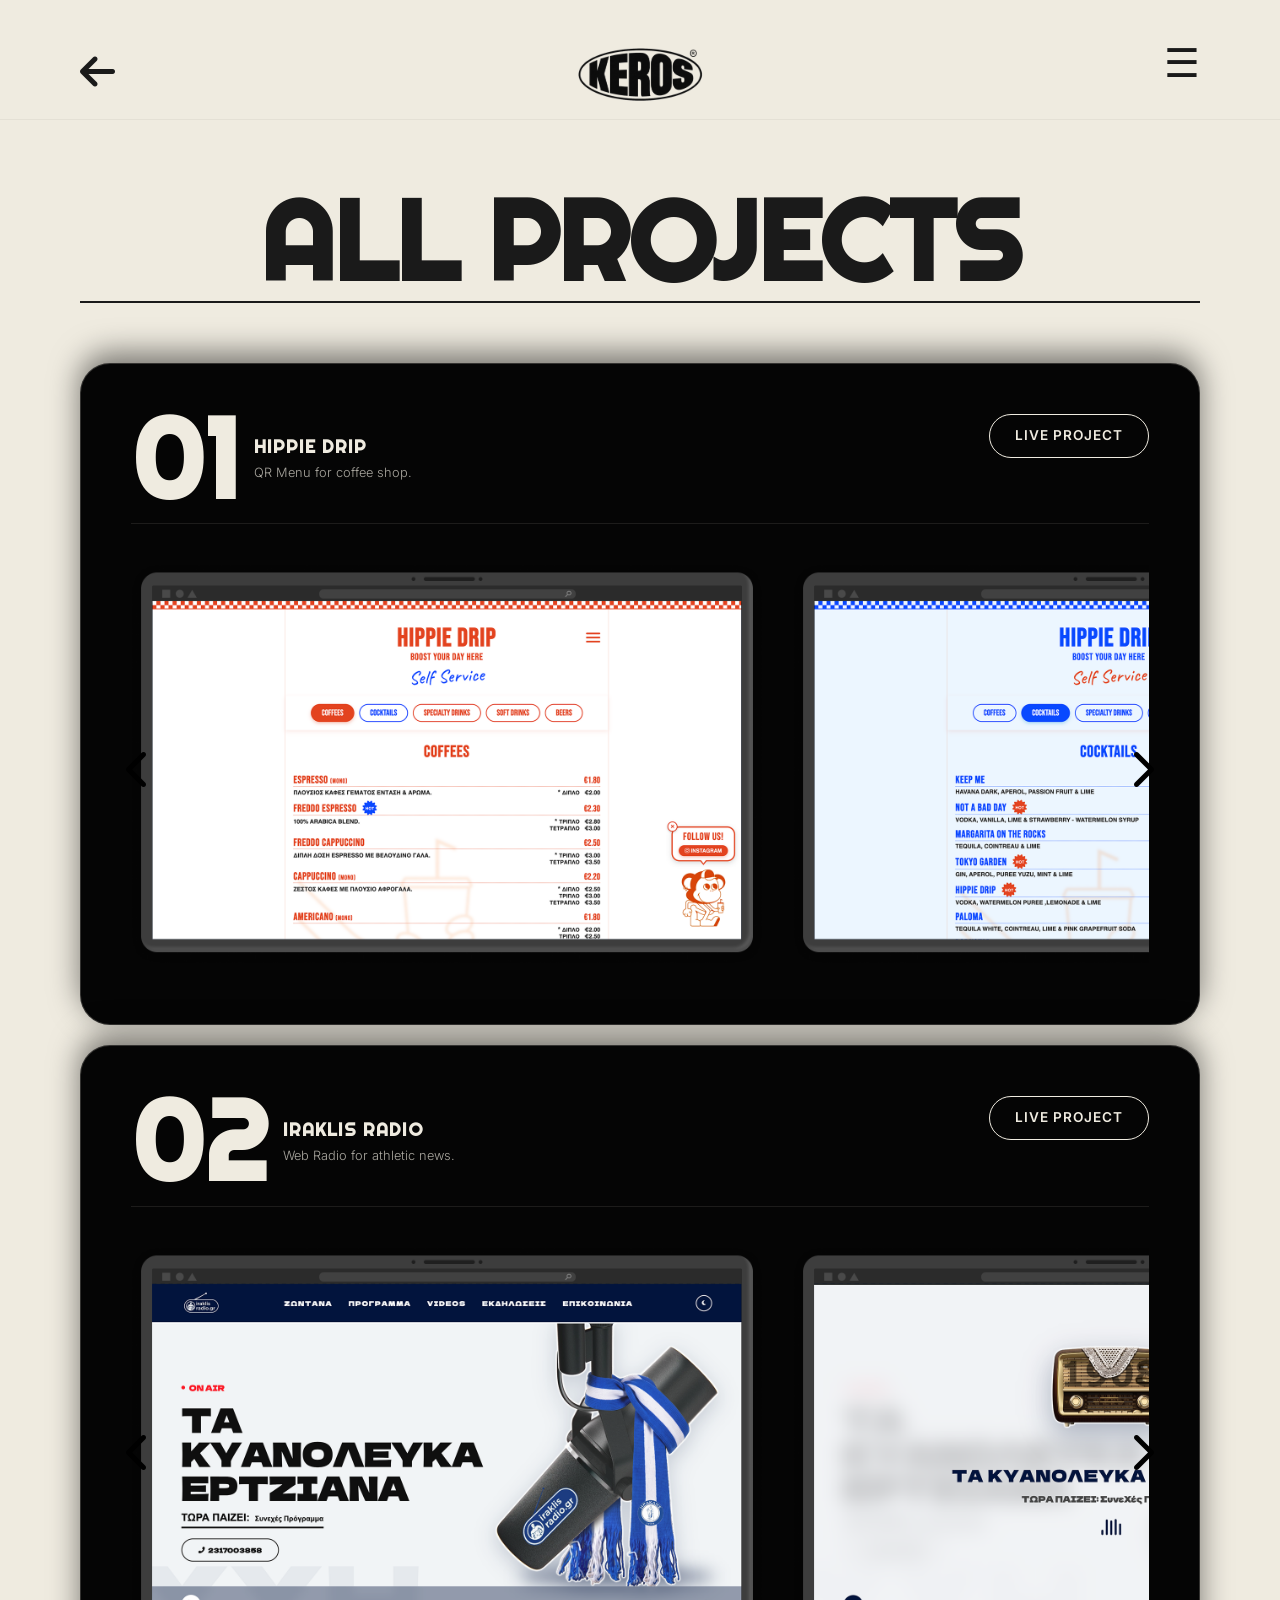
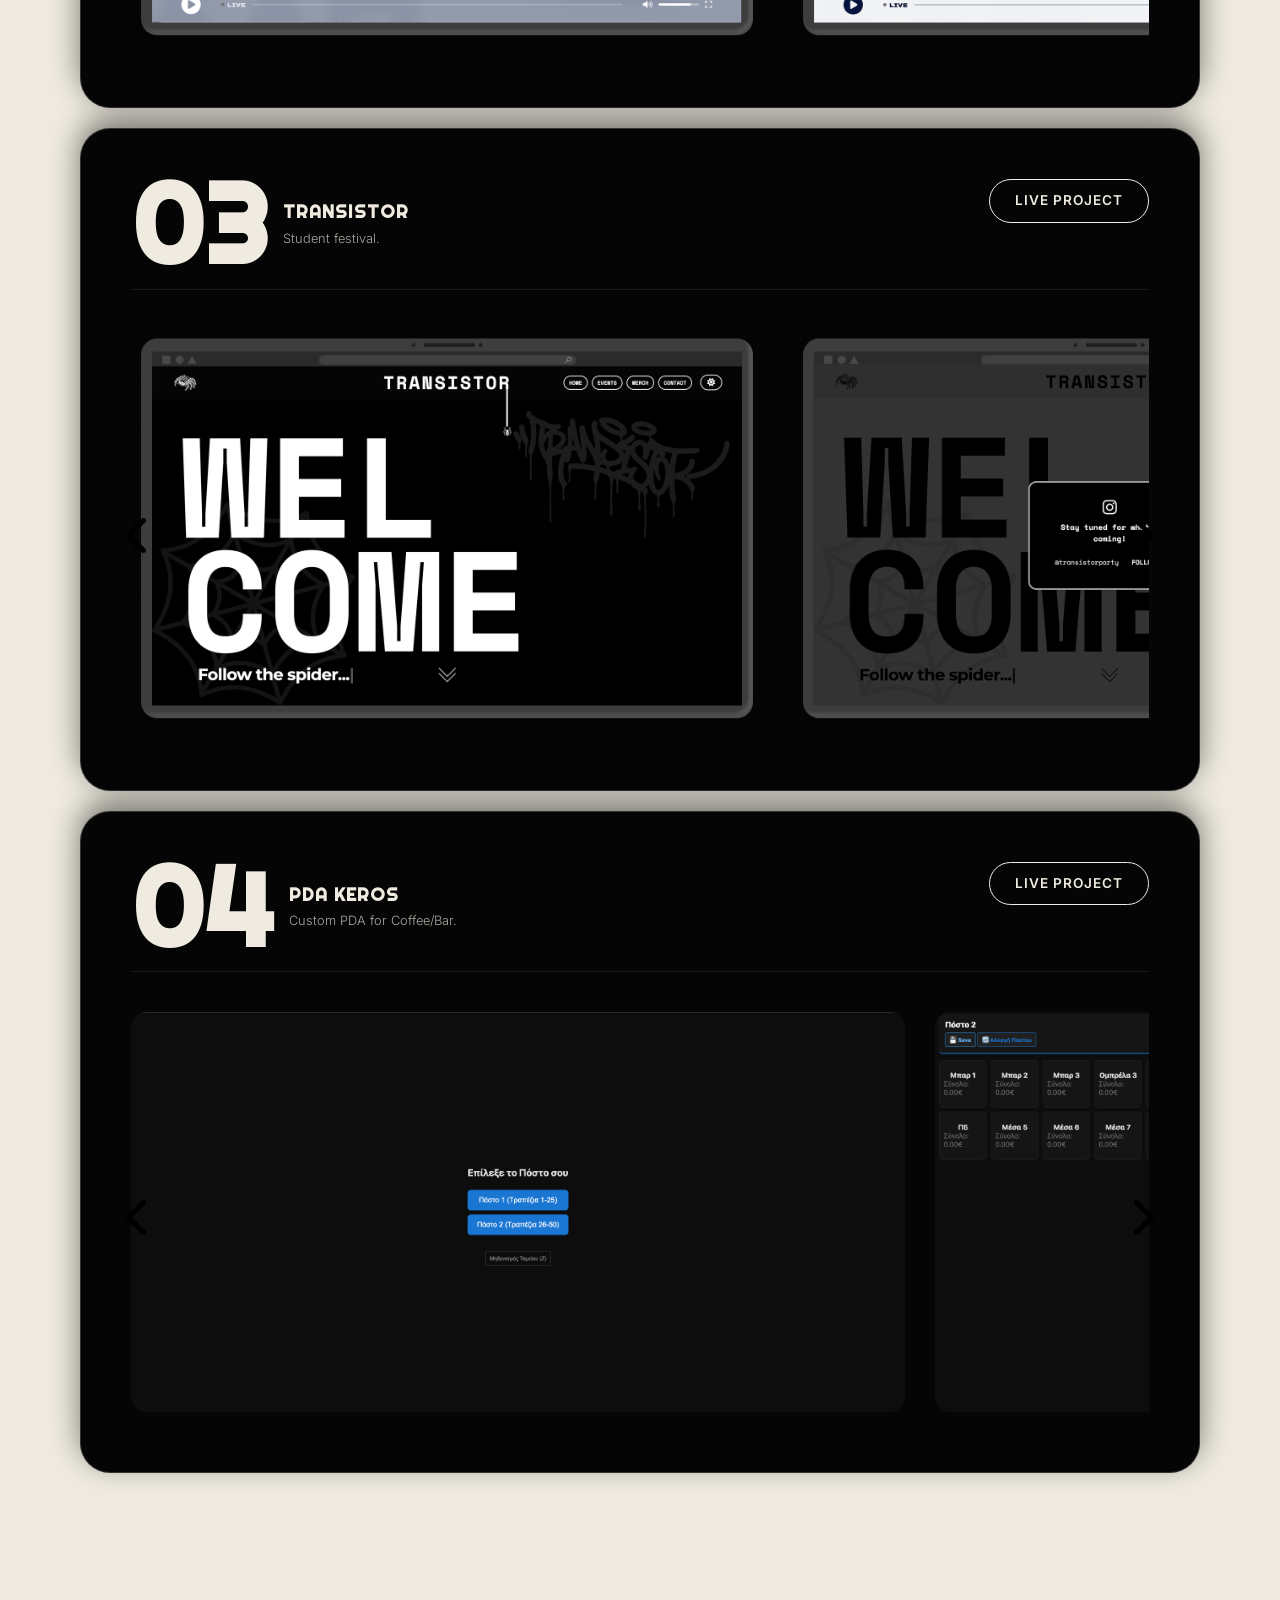
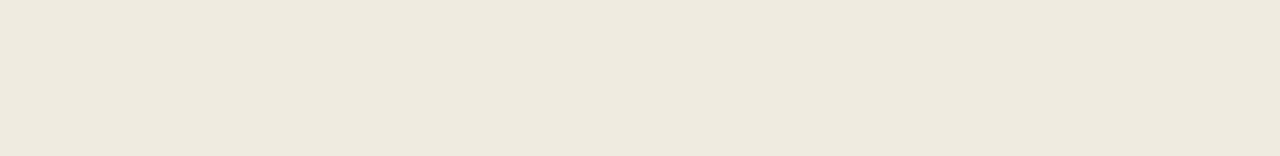
==== projects.html @ a2683c6a "Add files via upload" ====
<!DOCTYPE html>
<html lang="el">
<head>
    <meta charset="UTF-8">
    <meta name="viewport" content="width=device-width, initial-scale=1.0">
    <title>KEROS | All Projects</title>
    <link rel="stylesheet" href="style.css">
    
    <!-- Εισαγωγή γραμματοσειρών από το Google Fonts (Righteous για τίτλους, Inter για κείμενο) -->
    <link href="https://fonts.googleapis.com/css2?family=Righteous&family=Inter:wght@300;400&display=swap" rel="stylesheet">
    
    <!-- Εισαγωγή FontAwesome για τα εικονίδια -->
    <link rel="stylesheet" href="https://cdnjs.cloudflare.com/ajax/libs/font-awesome/6.4.0/css/all.min.css">
</head>
<body>

    <!-- Το θολό μπεζ background (Εδώ είναι σταθερό για να διαβάζεται η μπάρα) -->
    <div class="glass-header" style="opacity: 1;"></div>

    <!-- 1. Κουμπί Πίσω (Πάνω Αριστερά) -->
    <div class="back-btn-container">
        <a href="index.html" class="menu-btn" style="text-decoration: none;" title="Back to Home"><i class="fa-solid fa-arrow-left"></i></a>
    </div>

    <!-- 2. Λογότυπο (Πάνω Κέντρο) -->
    <a href="index.html" class="inner-page-logo" title="Back to Home">
        <img src="images/keros.PNG" alt="KEROS Logo" style="width: 100%; display: block;">
    </a>

    <!-- 3. Κουμπί Μενού (Πάνω Δεξιά) -->
    <div class="top-bar">
        <button class="menu-btn" id="openMenu">☰</button>
    </div>

    <!-- ΚΥΡΙΩΣ ΠΕΡΙΕΧΟΜΕΝΟ -->
    <main class="main-content" style="margin-top: 150px;">
        
       <!-- Τίτλος Σελίδας -->
        <div style="margin-bottom: 60px;">
            <h1 class="section-title" style="text-align: center;">ALL PROJECTS</h1>
        </div>

        <!-- ======================================================== -->
        <!-- ΕΝΟΤΗΤΑ: ΟΛΑ ΤΑ PROJECTS (STACKED CARDS EFFECT) -->
        <!-- ======================================================== -->
        <div class="stacked-cards-container" style="margin-top: 0;">
            
            <!-- ΚΑΡΤΑ 1 -->
            <div class="stacked-card card-1" id="project-1">
                <div class="card-header">
                    <div class="card-client-info">
                        <span class="card-number">01</span>
                        <div class="client-details">
                            <h4>HIPPIE DRIP</h4>
                            <p>QR Menu for coffee shop.</p>
                        </div>
                    </div>
                    <a href="#" class="card-btn">LIVE PROJECT</a>
                </div>
                <!-- Grid με φωτογραφίες & Βελάκια -->
                <div class="carousel-wrapper">
                    <button class="carousel-btn prev-btn"><i class="fa-solid fa-chevron-left"></i></button>
                    <button class="carousel-btn next-btn"><i class="fa-solid fa-chevron-right"></i></button>
                    <div class="card-images-grid">
                        <img src="images/hip11.png" alt="Mockup 1">
                        <img src="images/hip2.png" alt="Mockup 2">
                        <img src="images/hip3.png" alt="Mockup 3">
                        <img src="images/hip4.png" alt="Mockup 4">
                    </div>
                </div>
            </div>
            
            <!-- ΚΑΡΤΑ 2 -->
            <div class="stacked-card card-2" id="project-2">
                <div class="card-header">
                    <div class="card-client-info">
                        <span class="card-number">02</span>
                        <div class="client-details">
                            <h4>IRAKLIS RADIO</h4>
                            <p>Web Radio for athletic news.</p>
                        </div>
                    </div>
                    <a href="#" class="card-btn">LIVE PROJECT</a>
                </div>
                <!-- Grid με φωτογραφίες & Βελάκια -->
                <div class="carousel-wrapper">
                    <button class="carousel-btn prev-btn"><i class="fa-solid fa-chevron-left"></i></button>
                    <button class="carousel-btn next-btn"><i class="fa-solid fa-chevron-right"></i></button>
                    <div class="card-images-grid">
                        <img src="images/ira1.png" alt="Mockup 1">
                        <img src="images/ira2.png" alt="Mockup 2">
                        <img src="images/ira3.png" alt="Mockup 3">
                        <img src="images/ira4.png" alt="Mockup 4">
                    </div>
                </div>
            </div>

            <!-- ΚΑΡΤΑ 3 -->
            <div class="stacked-card card-3" id="project-3">
                <div class="card-header">
                    <div class="card-client-info">
                        <span class="card-number">03</span>
                        <div class="client-details">
                            <h4>TRANSISTOR</h4>
                            <p>Student festival.</p>
                        </div>
                    </div>
                    <a href="#" class="card-btn">LIVE PROJECT</a>
                </div>
                <!-- Grid με φωτογραφίες & Βελάκια -->
                <div class="carousel-wrapper">
                    <button class="carousel-btn prev-btn"><i class="fa-solid fa-chevron-left"></i></button>
                    <button class="carousel-btn next-btn"><i class="fa-solid fa-chevron-right"></i></button>
                    <div class="card-images-grid">
                        <img src="images/tr11.png" alt="Mockup 1">
                        <img src="images/tr2.png" alt="Mockup 2">
                        <img src="images/tr3.png" alt="Mockup 3">
                        <img src="images/tr4.png" alt="Mockup 4">
                    </div>
                </div>
            </div>

            <!-- ΝΕΑ ΚΑΡΤΑ 4 (PDA KEROS) -->
            <div class="stacked-card card-4" id="project-4">
                <div class="card-header">
                    <div class="card-client-info">
                        <span class="card-number">04</span>
                        <div class="client-details">
                            <h4>PDA KEROS</h4>
                            <p>Custom PDA for Coffee/Bar.</p>
                        </div>
                    </div>
                    <a href="#" class="card-btn">LIVE PROJECT</a>
                </div>
                <!-- Grid με φωτογραφίες & Βελάκια -->
                <div class="carousel-wrapper">
                    <button class="carousel-btn prev-btn"><i class="fa-solid fa-chevron-left"></i></button>
                    <button class="carousel-btn next-btn"><i class="fa-solid fa-chevron-right"></i></button>
                    <div class="card-images-grid">
                        <!-- Βάλε εδώ τα ονόματα των νέων σου εικόνων/mockups όταν τα έχεις έτοιμα -->
                        <img src="images/pda1.png" alt="Mockup 1">
                        <img src="images/pda2.png" alt="Mockup 2">
                        <img src="images/pda3.png" alt="Mockup 3">
                        <img src="images/pda4.png" alt="Mockup 4">
                    </div>
                </div>
            </div>

        </div>

        <!-- FOOTER -->
        <div class="site-footer" style="margin-top: 150px; padding-bottom: 50px;">
            <div class="footer-copy">
                &copy; 2026 KEROS. ALL RIGHTS RESERVED. DESIGNED & DEVELOPED WITH PASSION.
            </div>
        </div>

    </main>

    <!-- Μενού Πλήρους Οθόνης -->
    <nav class="fullscreen-menu" id="fullMenu">
        <button class="close-btn" id="closeMenu">✕</button>
        <ul class="menu-links">
            <li><a href="index.html#projects">PROJECTS</a></li>
            <li><a href="index.html#services">SERVICES</a></li>
            <li><a href="index.html#about">ABOUT ME</a></li>
            <li><a href="projects.html">SELECTED WORKS</a></li>
            <li><a href="index.html#contact">CONTACT</a></li>
        </ul>
    </nav>

    <script src="script.js"></script>
</body>
</html>
---- style.css ----
:root {
    --bg-color: #EFEBE0;
    --text-color: #1A1A1A;
    --heading-font: 'Righteous', sans-serif;
    --text-font: 'Inter', sans-serif;
    --scroll: 0; 
}

* { margin: 0; padding: 0; box-sizing: border-box; }

html, body {
    max-width: 100vw;
    overflow-x: hidden; 
}

html {
    scroll-behavior: smooth;
    scroll-padding-top: 150px; 
}

body {
    background-color: var(--bg-color);
    color: var(--text-color);
    font-family: var(--text-font);
    line-height: 1.6;
}

.top-bar {
    position: fixed;
    top: 20px;
    right: 20px;
    z-index: 1005; 
}

.menu-btn {
    background: none;
    border: none;
    font-size: 2.5rem;
    color: var(--text-color);
    cursor: pointer;
}

.back-btn-container {
    position: fixed;
    top: 20px;
    left: 20px;
    z-index: 1005;
}

.inner-page-logo {
    position: fixed;
    top: 30px;
    left: 50%;
    transform: translateX(-50%);
    width: 100px;
    z-index: 1005;
    transition: opacity 0.3s ease;
}

.inner-page-logo:hover {
    opacity: 0.6;
}

.glass-header {
    position: fixed;
    top: 0; 
    left: 0;
    width: 100%;
    height: 90px;
    background-color: rgba(239, 235, 224, 0.95); 
    backdrop-filter: blur(15px);
    -webkit-backdrop-filter: blur(15px);
    border-bottom: 1px solid rgba(26, 26, 26, 0.05); 
    opacity: var(--scroll); 
    z-index: 1001;
    pointer-events: none;
}

.hero-logo {
    position: fixed;
    top: calc(45% - (45% - 30px) * var(--scroll));
    left: 50%;
    transform: translate(-50%, calc(-50% + 50% * var(--scroll)));
    width: calc(80vw - (80vw - 100px) * var(--scroll));
    max-width: calc(400px - (400px - 100px) * var(--scroll));
    z-index: 1003; 
    transition: width 0.1s linear, top 0.1s linear, transform 0.1s linear;
}

.hero-text {
    position: fixed;
    top: calc(50% + min(30vw, 220px)); 
    left: 50%;
    transform: translateX(-50%);
    text-align: center;
    font-size: 1.1rem;
    opacity: calc(1 - var(--scroll) * 3); 
    z-index: 999;
    width: 90%;
    max-width: 500px;
}

.main-content {
    margin-top: 100vh; 
    padding: 20px 20px 0 20px; 
    background-color: var(--bg-color); 
    position: relative;
    z-index: 2; 
}

.projects-section { 
    padding-top: 50px; 
    margin-bottom: 25vh; 
}

.title-container {
    display: flex;
    align-items: flex-end;
    justify-content: space-between;
    position: relative;
    margin-top: 50px;
}

.massive-title {
    font-family: var(--heading-font);
    font-size: 14vw; 
    line-height: 0.8;
    text-transform: uppercase;
    letter-spacing: -1px;
    margin: 0;
}

.date-tag, .view-tag {
    font-size: 0.8rem;
    font-weight: 600;
    text-transform: uppercase;
    margin-bottom: 10px;
}

.black-strip {
    background-color: var(--text-color);
    padding: 50px 0; 
    margin-left: -20px; 
    margin-right: -20px;
}

.gallery-track {
    display: flex;
    justify-content: safe center; 
    gap: 30px; 
    padding: 0 20px; 
    overflow-x: auto; 
    scrollbar-width: none; 
    scroll-snap-type: x mandatory; 
}
.gallery-track::-webkit-scrollbar { display: none; }

.gallery-item { 
    display: flex; 
    flex-direction: column; 
    min-width: 100px; 
    cursor: pointer; 
    transition: opacity 0.3s ease; 
    text-decoration: none; 
    align-items: center; 
    scroll-snap-align: center; 
}
.gallery-item:hover { opacity: 0.7; }
.gallery-item img { 
    width: 100px; 
    height: 100px; 
    object-fit: contain; 
    margin-bottom: 15px; 
}
.item-number { font-size: 0.8rem; font-family: var(--text-font); color: var(--bg-color); }

.services-black-strip {
    background-color: #000000;
    color: var(--bg-color);
    padding: 60px 20px;
    margin-left: -20px;
    margin-right: -20px;
    margin-top: 40px; 
    position: relative; 
    overflow: hidden; 
}

.services-list-dark {
    display: flex;
    flex-direction: column;
    gap: 40px;
    max-width: 1200px;
    margin: 0 auto;
    position: relative; 
    z-index: 1; 
}

.service-item-dark {
    flex: 1;
    padding: 30px 20px; 
    transition: all 0.4s ease; 
    cursor: default; 
}

.services-list-dark:hover .service-item-dark { opacity: 0.3; }
.services-list-dark .service-item-dark:hover {
    opacity: 1; transform: translateY(-15px); 
}

.service-header { display: flex; flex-direction: column; align-items: flex-start; margin-bottom: 15px; }
.service-number { font-family: var(--text-font); font-size: 1rem; font-weight: 700; margin-bottom: 5px; color: var(--bg-color); }
.service-item-dark h3 { font-family: var(--heading-font); font-size: 2rem; text-transform: uppercase; letter-spacing: -0.5px; margin: 0; color: var(--bg-color); }
.service-divider { height: 1px; background-color: rgba(239, 235, 224, 0.5); width: 100%; margin-bottom: 15px; }
.service-item-dark p { font-size: 1.1rem; font-weight: 300; color: var(--bg-color); opacity: 0.8; }

.content-section { margin-top: 15vh; }

.section-title {
    font-family: var(--heading-font);
    font-size: 14vw;
    font-weight: 700;
    line-height: 0.9;
    text-transform: uppercase;
    margin-bottom: 40px;
    border-bottom: 2px solid var(--text-color);
    padding-bottom: 10px;
    letter-spacing: -1px;
}

.section-title.right-aligned { text-align: right; }

@keyframes floatMobile {
    0%, 100% { transform: translateY(0); }
    50% { transform: translateY(-6px); }
}

@keyframes floatDesktop {
    0%, 100% { transform: translateY(-50%); }
    50% { transform: translateY(calc(-50% - 6px)); }
}

#about {
    position: relative; 
    display: flex;
    flex-direction: column;
    padding-bottom: 280px; 
}

#about .section-title {
    width: fit-content; 
    padding-right: 20px; 
    white-space: nowrap; 
}

.large-text { 
    font-size: 1.1rem; 
    max-width: 600px; 
    margin-bottom: 20px; 
    font-weight: 300; 
    position: relative; 
    z-index: 2; 
}

.about-bg-graphic {
    position: absolute;
    bottom: 10px; 
    right: 0; 
    width: 80vw; 
    max-width: 350px;
    height: 250px; 
    object-fit: contain;
    object-position: right bottom; 
    z-index: 1; 
    pointer-events: none; 
    mix-blend-mode: multiply; 
    opacity: 1; 
    animation: floatMobile 4s ease-in-out infinite; 
}

#about::after {
    content: '';
    position: absolute;
    bottom: -5px; 
    right: 5%; 
    width: 70vw; 
    max-width: 250px;
    height: 15px; 
    background-color: rgba(0, 0, 0, 0.25); 
    border-radius: 50%;
    filter: blur(8px); 
    z-index: 0;
    pointer-events: none;
}

#about .large-text { padding: 20px 45px; margin-top: 30px; }
#about .large-text::before, #about .large-text::after {
    font-family: var(--heading-font); font-size: 5rem; font-weight: 700;
    color: var(--text-color); position: absolute; line-height: 0; 
}
#about .large-text::before { content: '“'; top: 40px; left: -10px; }
#about .large-text::after { content: '”'; bottom: -10px; right: 0px; }

#works { margin-top: 25vh; }
.stacked-cards-container { display: flex; flex-direction: column; margin-top: 50px; }

.stacked-card {
    position: sticky;
    background-color: #050505; 
    color: var(--bg-color);
    border: 1px solid rgba(239, 235, 224, 0.2);
    border-radius: 20px; 
    padding: 20px; 
    box-shadow: 0 -10px 30px rgba(0,0,0,0.5); 
    margin-bottom: 20px;
}

/* --- ΚΑΡΤΕΣ (ΜΕ ΤΗ ΝΕΑ 4η ΚΑΡΤΑ) --- */
.card-1 { top: 100px; z-index: 1; }
.card-2 { top: 115px; z-index: 2; }
.card-3 { top: 130px; z-index: 3; }
.card-4 { top: 145px; z-index: 4; } /* ΝΕΟ */

.card-header { display: flex; justify-content: space-between; align-items: flex-start; margin-bottom: 20px; border-bottom: 1px solid rgba(239, 235, 224, 0.1); padding-bottom: 15px; }
.card-client-info { display: flex; align-items: center; gap: 15px; }
.card-number { font-family: var(--heading-font); font-size: 3rem; font-weight: 700; line-height: 0.8; }
.client-details h4 { font-family: var(--heading-font); font-size: 1.1rem; letter-spacing: 1px; margin-bottom: 2px; }
.client-details p { font-family: var(--text-font); font-size: 0.8rem; font-weight: 300; opacity: 0.7; }

.card-btn {
    border: 1px solid var(--bg-color); border-radius: 50px; padding: 8px 15px; color: var(--bg-color);
    text-decoration: none; font-family: var(--text-font); font-size: 0.75rem; font-weight: 600; letter-spacing: 1px; transition: all 0.3s ease;
}
.card-btn:hover { background-color: var(--bg-color); color: #000; }

.card-images-grid {
    display: flex; gap: 15px; overflow-x: auto; scroll-snap-type: x mandatory; padding-bottom: 10px; 
    scrollbar-width: thin; scrollbar-color: rgba(239, 235, 224, 0.3) transparent;
}
.card-images-grid::-webkit-scrollbar { display: none; }

.carousel-wrapper {
    position: relative;
    width: 100%;
}

.carousel-btn {
    position: absolute;
    top: 50%;
    transform: translateY(-50%);
    background: none; 
    border: none; 
    color: #000000; 
    font-size: 2.5rem; 
    cursor: pointer;
    z-index: 10;
    display: flex;
    align-items: center;
    justify-content: center;
    transition: all 0.3s ease;
}

.carousel-btn:hover {
    color: rgba(0, 0, 0, 0.5); 
    transform: translateY(-50%) scale(1.1); 
}

.prev-btn { left: -5px; }
.next-btn { right: -5px; }

@media (max-width: 767px) {
    .carousel-btn { font-size: 1.8rem; }
    .prev-btn { left: 0px; }
    .next-btn { right: 0px; }
}

.card-images-grid img {
    flex: 0 0 85%; 
    scroll-snap-align: center; 
    height: 220px; 
    object-fit: contain; 
    object-position: center; 
    border-radius: 10px; 
    border: none; 
}

.show-more-container {
    display: flex;
    justify-content: center;
    margin-top: 60px;
    padding-bottom: 60px;
}

.show-more-btn {
    background-color: var(--text-color);
    color: var(--bg-color);
    font-family: var(--heading-font);
    font-size: 1.5rem;
    text-decoration: none;
    padding: 15px 40px;
    border-radius: 50px;
    text-transform: uppercase;
    display: flex;
    align-items: center;
    gap: 15px;
    transition: all 0.3s ease;
    border: 2px solid var(--text-color);
}

.show-more-btn:hover {
    background-color: transparent;
    color: var(--text-color);
    transform: translateY(-5px);
}

.fullscreen-menu {
    position: fixed; top: 0; left: 0; width: 100%; height: 100vh; background-color: #C6E0B4; z-index: 9999; display: flex; flex-direction: column; justify-content: center; align-items: center; transform: translateX(100%); transition: transform 0.6s cubic-bezier(0.77, 0.2, 0.05, 1.0); 
}
.fullscreen-menu.active { transform: translateX(0); }
.close-btn { position: absolute; top: 30px; right: 30px; background: none; border: none; font-size: 2.5rem; color: var(--text-color); cursor: pointer; font-weight: 300; }
.menu-links { list-style: none; text-align: center; }
.menu-links li { margin: 10px 0; } 
.menu-links a { font-family: var(--heading-font); font-size: 8vw; color: var(--text-color); text-decoration: none; text-transform: uppercase; font-weight: 700; transition: color 0.3s ease; }
.menu-links a:hover { color: #ffffff; }

.contact-section-dark {
    background-color: #000000; color: var(--bg-color); margin-top: 15vh; padding: 80px 20px 40px 20px; margin-left: -20px; margin-right: -20px; position: relative; overflow: hidden; 
}
.brutalist-contact-header { width: 100%; display: flex; justify-content: center; margin-bottom: 60px; }
.brutalist-contact-title { font-family: var(--heading-font); font-size: 14vw; font-weight: 700; color: var(--bg-color); line-height: 0.8; letter-spacing: -1vw; margin: 0; text-transform: uppercase; transform: scaleY(1.3) skewX(-12deg); white-space: nowrap; }
.contact-grid { display: flex; flex-direction: column; gap: 50px; max-width: 1200px; margin: 0 auto; }
.contact-info { flex: 1; }
.contact-subtitle { font-family: var(--heading-font); font-size: 1.5rem; margin-bottom: 10px; }
.contact-desc { font-size: 1rem; color: var(--bg-color); margin-bottom: 30px; opacity: 0.8; }
.contact-details { margin-bottom: 40px; font-size: 1rem; font-weight: 700; line-height: 2; font-family: var(--text-font); }
.contact-details i { color: var(--bg-color); margin-right: 15px; font-size: 1.1rem; }
.contact-socials h4 { font-family: var(--heading-font); font-size: 1.2rem; margin-bottom: 15px; }
.social-icons { display: flex; gap: 25px; }
.social-icons a { color: var(--bg-color); text-decoration: none; font-size: 1.8rem; transition: opacity 0.3s ease; }
.social-icons a:hover { opacity: 0.5; }

.contact-form-wrapper { flex: 1; }
.contact-form { display: flex; flex-direction: column; gap: 30px; }
.contact-form input, .contact-form textarea { width: 100%; background-color: transparent; border: none; border-bottom: 1px solid var(--bg-color); border-radius: 0; padding: 10px 0; color: var(--bg-color); font-family: var(--text-font); font-size: 1rem; outline: none; transition: opacity 0.3s ease; }
.contact-form input:focus, .contact-form textarea:focus { opacity: 0.7; }
.contact-form input::placeholder, .contact-form textarea::placeholder { color: var(--bg-color); font-family: var(--heading-font); font-weight: 700; letter-spacing: 0.5px; opacity: 0.6; }
.contact-form textarea { resize: vertical; min-height: 40px; }
.contact-form button { background-color: var(--bg-color); color: #000000; border: none; border-radius: 8px; padding: 12px 15px; font-family: var(--heading-font); font-size: 1.1rem; font-weight: 700; cursor: pointer; display: flex; justify-content: center; align-items: center; gap: 15px; transition: transform 0.2s ease, opacity 0.3s ease; margin-top: 10px; }
.contact-form button:hover { opacity: 0.9; transform: translateY(-3px); }

.site-footer { display: flex; flex-direction: column; align-items: center; gap: 15px; margin-top: 80px; padding-top: 40px; border-top: 1px solid rgba(239, 235, 224, 0.15); text-align: center; }
.footer-copy { font-family: var(--text-font); font-size: 0.85rem; color: var(--bg-color); opacity: 0.6; text-transform: uppercase; letter-spacing: 1px; }
.footer-graphics { display: flex; align-items: center; justify-content: center; gap: 25px; }
.footer-globe { width: 80px; height: 80px; object-fit: contain; mix-blend-mode: screen; }
.footer-logo { height: 40px; object-fit: contain; filter: invert(1) brightness(100); opacity: 0.8; }

@media (min-width: 768px) and (max-width: 1023px) {
    .main-content { padding: 30px 40px 0 40px; }
    .black-strip, .services-black-strip, .contact-section-dark { padding-left: 40px; padding-right: 40px; margin-left: -40px; margin-right: -40px; }
    .massive-title { font-size: 16vw; }
    .section-title { font-size: 6rem; }
    #about .section-title { padding-right: 150px; }
    .services-list-dark { flex-direction: column; }
    #about { padding-bottom: 0; min-height: 400px; justify-content: center; }
    #about .large-text { max-width: 50vw; }
    .about-bg-graphic { bottom: auto; top: 50%; transform: translateY(-50%); right: 0; width: 40vw; height: 300px; object-position: right center; animation: floatDesktop 4s ease-in-out infinite; }
    #about::after { bottom: 40px; right: 5%; width: 35vw; max-width: 250px; height: 15px; }
    .gallery-track { justify-content: center; padding: 0; }
    .gallery-item img { width: 130px; height: 130px; } 
    .card-images-grid img { flex: 0 0 60%; height: 300px; } 
}

@media (min-width: 1024px) {
    html { scroll-padding-top: 180px; }
    .main-content { padding: 40px 80px 0 80px; }
    .top-bar { top: 40px; right: 80px; }
    .hero-logo { top: calc(50% - (50% - 30px) * var(--scroll)); left: 50%; }
    .glass-header { height: 120px; }
    .back-btn-container { top: 40px; left: 80px; }
    .inner-page-logo { top: 40px; width: 130px; }
    .gallery-track { justify-content: center; gap: 80px; padding: 0; }
    .gallery-item img { width: 150px; height: 150px; }
    .gallery-item { min-width: 150px; }
    .massive-title { font-size: 18vw; } 
    .menu-links a { font-size: 3.5rem; } 
    .close-btn { top: 40px; right: 80px; }
    .black-strip { padding: 80px; margin-left: -80px; margin-right: -80px; }
    .section-title { font-size: 7rem; }
    #about .section-title { padding-right: 350px; } 
    .service-item-dark { padding: 40px 30px; }
    .services-black-strip { padding: 100px 80px; margin-left: -80px; margin-right: -80px; }
    .services-list-dark { flex-direction: row; gap: 50px; }
    #about { padding-bottom: 0; min-height: 60vh; justify-content: center; }
    #about .large-text { max-width: 45vw; }
    .about-bg-graphic { bottom: auto; top: 50%; transform: translateY(-50%); right: -5%; width: 55vw; max-width: 800px; height: 650px; object-fit: contain; object-position: right center; animation: floatDesktop 4s ease-in-out infinite; }
    #about::after { bottom: auto; top: calc(50% + 280px); right: 2%; width: 45vw; max-width: 500px; height: 25px; filter: blur(12px); }
    
    /* --- ΚΑΡΤΕΣ (ΜΕ ΤΗ ΝΕΑ 4η ΚΑΡΤΑ ΓΙΑ PC) --- */
    .stacked-card { padding: 50px; border-radius: 30px; }
    .card-1 { top: 120px; }
    .card-2 { top: 150px; }
    .card-3 { top: 180px; }
    .card-4 { top: 210px; } /* ΝΕΟ */
    
    .card-header { margin-bottom: 40px; padding-bottom: 20px; }
    .card-number { font-size: 7rem; }
    .card-btn { padding: 10px 25px; font-size: 0.85rem; }
    .card-images-grid { display: flex; gap: 30px; }
    .card-images-grid img { flex: 0 0 45%; height: 400px; scroll-snap-align: start; border-radius: 15px; }
    .contact-section-dark { padding: 100px 80px 40px 80px; margin-left: -80px; margin-right: -80px; }
    .contact-grid { flex-direction: row; justify-content: space-between; }
    .brutalist-contact-title { font-size: 12vw; letter-spacing: -0.5vw; }
}
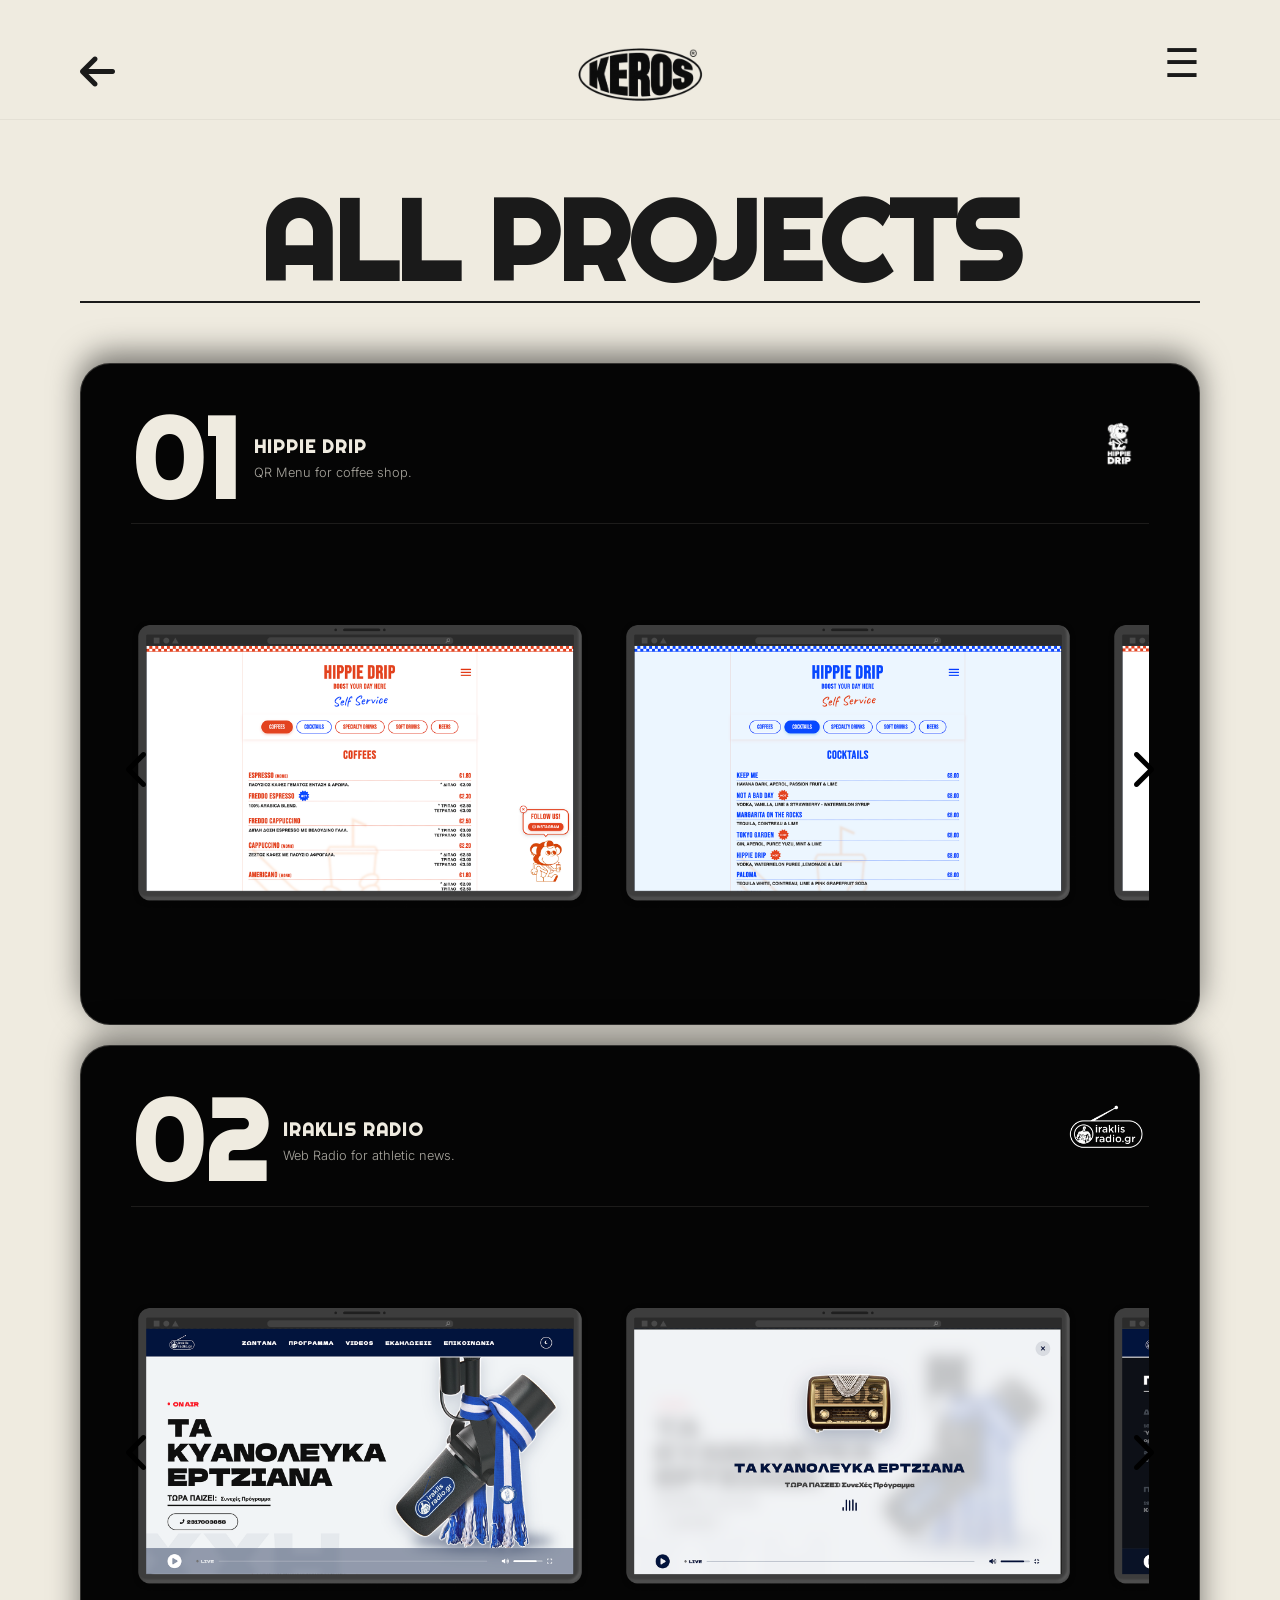
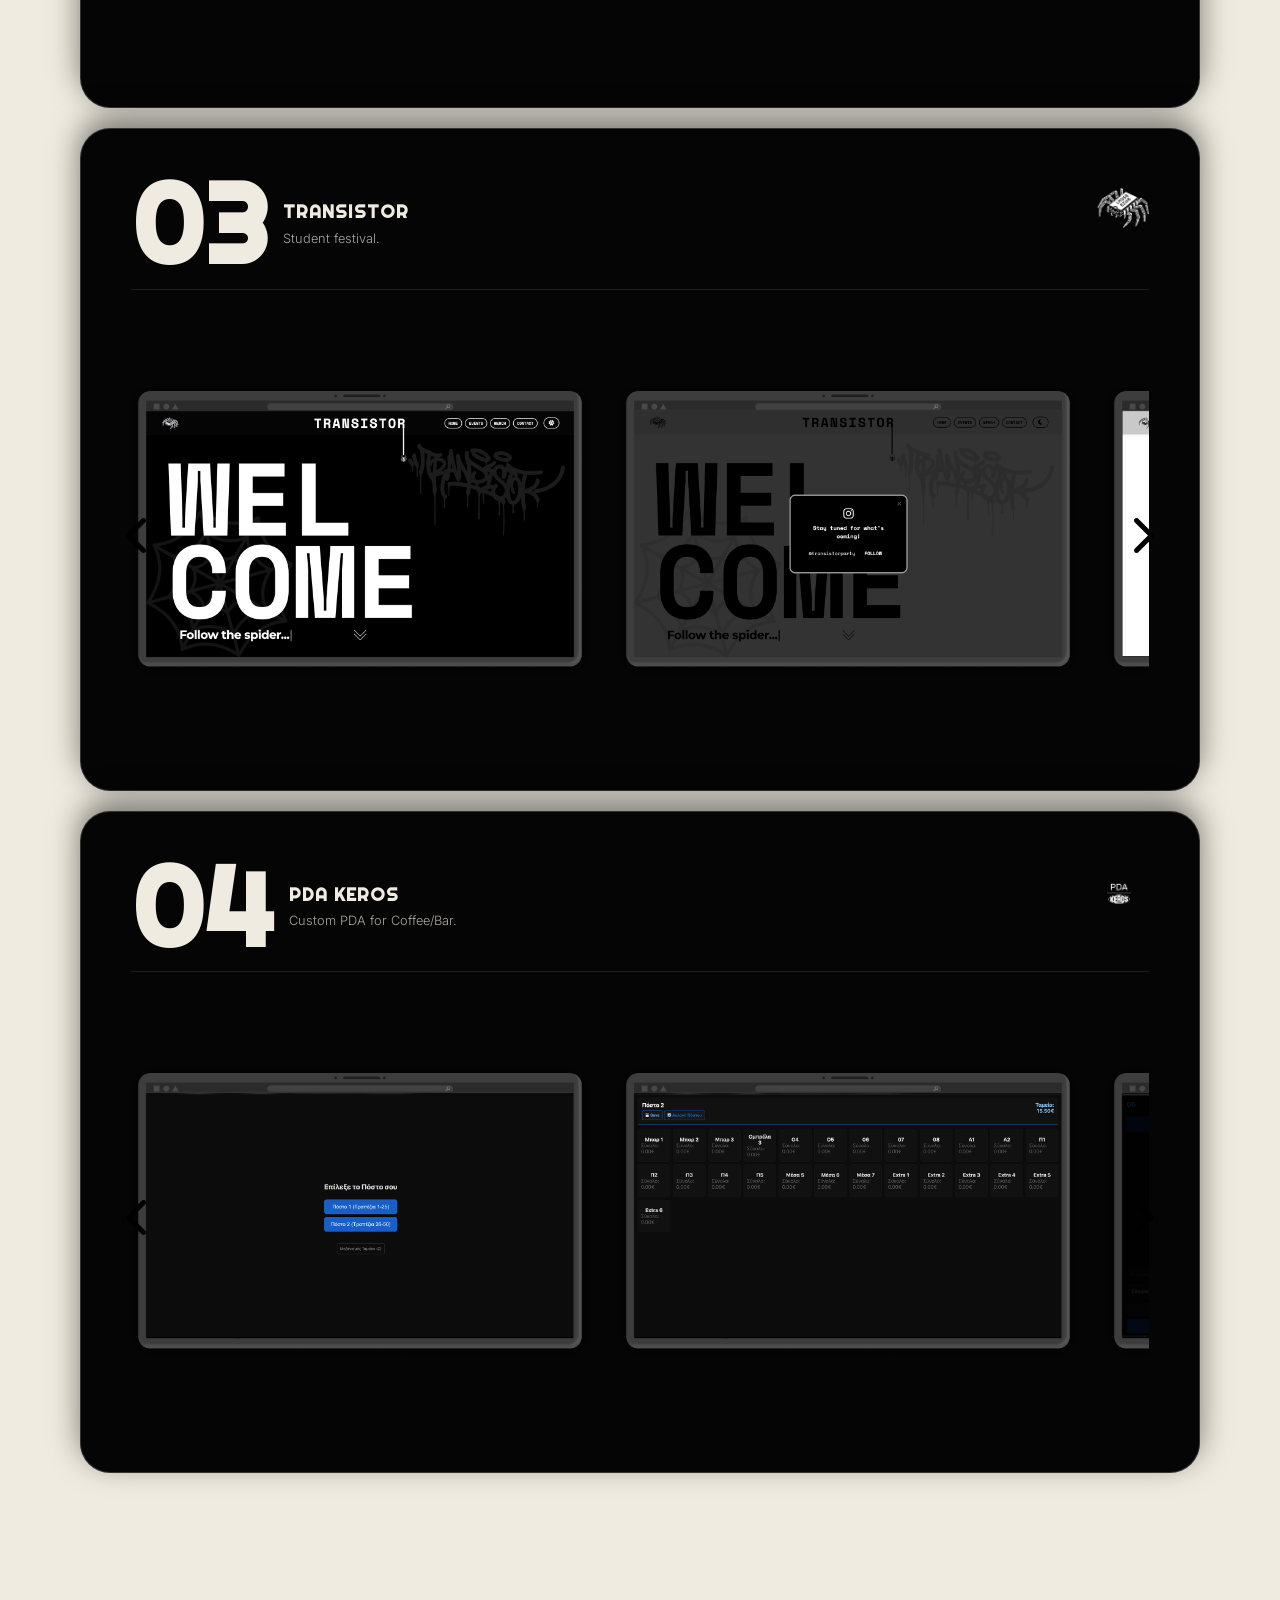
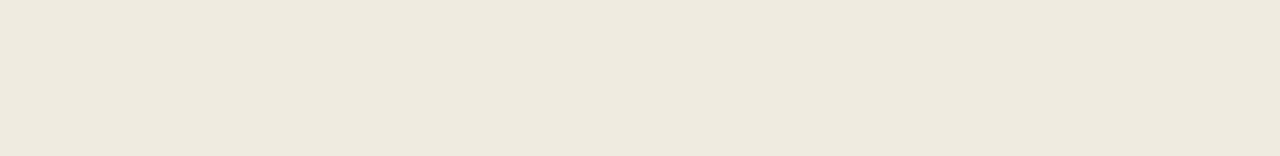
==== commit 3efbdcac: "Add files via upload" ====
--- a/projects.html
+++ b/projects.html
@@ -55,7 +55,10 @@
                             <p>QR Menu for coffee shop.</p>
                         </div>
                     </div>
-                    <a href="#" class="card-btn">LIVE PROJECT</a>
+                    <!-- ΛΟΓΟΤΥΠΟ -->
+                    <a href="#" class="card-logo-btn">
+                        <img src="images/hip1.png" alt="Hippie Drip">
+                    </a>
                 </div>
                 <!-- Grid με φωτογραφίες & Βελάκια -->
                 <div class="carousel-wrapper">
@@ -80,7 +83,10 @@
                             <p>Web Radio for athletic news.</p>
                         </div>
                     </div>
-                    <a href="#" class="card-btn">LIVE PROJECT</a>
+                    <!-- ΛΟΓΟΤΥΠΟ -->
+                    <a href="#" class="card-logo-btn">
+                        <img src="images/rad1.png" alt="Iraklis Radio">
+                    </a>
                 </div>
                 <!-- Grid με φωτογραφίες & Βελάκια -->
                 <div class="carousel-wrapper">
@@ -105,7 +111,10 @@
                             <p>Student festival.</p>
                         </div>
                     </div>
-                    <a href="#" class="card-btn">LIVE PROJECT</a>
+                    <!-- ΛΟΓΟΤΥΠΟ -->
+                    <a href="#" class="card-logo-btn">
+                        <img src="images/tr1.png" alt="Transistor">
+                    </a>
                 </div>
                 <!-- Grid με φωτογραφίες & Βελάκια -->
                 <div class="carousel-wrapper">
@@ -130,7 +139,10 @@
                             <p>Custom PDA for Coffee/Bar.</p>
                         </div>
                     </div>
-                    <a href="#" class="card-btn">LIVE PROJECT</a>
+                    <!-- ΛΟΓΟΤΥΠΟ -->
+                    <a href="#" class="card-logo-btn">
+                        <img src="images/Untitled_project__1_-removebg-preview.png" alt="PDA Keros">
+                    </a>
                 </div>
                 <!-- Grid με φωτογραφίες & Βελάκια -->
                 <div class="carousel-wrapper">
--- a/style.css
+++ b/style.css
@@ -314,11 +314,10 @@
     margin-bottom: 20px;
 }
 
-/* --- ΚΑΡΤΕΣ (ΜΕ ΤΗ ΝΕΑ 4η ΚΑΡΤΑ) --- */
 .card-1 { top: 100px; z-index: 1; }
 .card-2 { top: 115px; z-index: 2; }
 .card-3 { top: 130px; z-index: 3; }
-.card-4 { top: 145px; z-index: 4; } /* ΝΕΟ */
+.card-4 { top: 145px; z-index: 4; } 
 
 .card-header { display: flex; justify-content: space-between; align-items: flex-start; margin-bottom: 20px; border-bottom: 1px solid rgba(239, 235, 224, 0.1); padding-bottom: 15px; }
 .card-client-info { display: flex; align-items: center; gap: 15px; }
@@ -326,17 +325,45 @@
 .client-details h4 { font-family: var(--heading-font); font-size: 1.1rem; letter-spacing: 1px; margin-bottom: 2px; }
 .client-details p { font-family: var(--text-font); font-size: 0.8rem; font-weight: 300; opacity: 0.7; }
 
-.card-btn {
-    border: 1px solid var(--bg-color); border-radius: 50px; padding: 8px 15px; color: var(--bg-color);
-    text-decoration: none; font-family: var(--text-font); font-size: 0.75rem; font-weight: 600; letter-spacing: 1px; transition: all 0.3s ease;
-}
-.card-btn:hover { background-color: var(--bg-color); color: #000; }
+/* --- FIX: Σωστή εμφάνιση των Λογοτύπων στα δεξιά (όχι πια στρετσαρισμένα) --- */
+.card-logo-btn {
+    display: flex;
+    align-items: center;
+    justify-content: flex-end;
+    height: 45px; 
+    flex-shrink: 0; /* Κλειδώνει το μέγεθος, δεν αφήνει το κείμενο να το συμπιέσει */
+    transition: transform 0.3s ease, opacity 0.3s ease;
+}
+
+.card-logo-btn img {
+    height: 100%;
+    width: auto;
+    max-width: 150px;
+    object-fit: contain;
+}
+
+.card-logo-btn:hover {
+    transform: scale(1.1); 
+    opacity: 0.8;
+}
 
 .card-images-grid {
     display: flex; gap: 15px; overflow-x: auto; scroll-snap-type: x mandatory; padding-bottom: 10px; 
     scrollbar-width: thin; scrollbar-color: rgba(239, 235, 224, 0.3) transparent;
 }
 .card-images-grid::-webkit-scrollbar { display: none; }
+
+/* --- FIX: Σωστή εμφάνιση των mockups (κλείδωμα αναλογίας) --- */
+.card-images-grid img {
+    width: 85%; /* Ορίζουμε σταθερό πλάτος */
+    flex: 0 0 auto; /* Σταματάει τα flexbox bugs του Safari */
+    scroll-snap-align: center; 
+    height: 220px; 
+    object-fit: contain !important; /* Επιβολή του contain */
+    object-position: center; 
+    border-radius: 10px; 
+    border: none; 
+}
 
 .carousel-wrapper {
     position: relative;
@@ -366,22 +393,6 @@
 
 .prev-btn { left: -5px; }
 .next-btn { right: -5px; }
-
-@media (max-width: 767px) {
-    .carousel-btn { font-size: 1.8rem; }
-    .prev-btn { left: 0px; }
-    .next-btn { right: 0px; }
-}
-
-.card-images-grid img {
-    flex: 0 0 85%; 
-    scroll-snap-align: center; 
-    height: 220px; 
-    object-fit: contain; 
-    object-position: center; 
-    border-radius: 10px; 
-    border: none; 
-}
 
 .show-more-container {
     display: flex;
@@ -453,6 +464,40 @@
 .footer-globe { width: 80px; height: 80px; object-fit: contain; mix-blend-mode: screen; }
 .footer-logo { height: 40px; object-fit: contain; filter: invert(1) brightness(100); opacity: 0.8; }
 
+
+/* ========================================================== */
+/* --- 1. RESPONSIVE ΓΙΑ ΚΙΝΗΤΑ (SMARTPHONES) --- */
+/* ========================================================== */
+@media (max-width: 767px) {
+    .inner-page-logo { width: 75px; top: 32px; }
+    .menu-btn { font-size: 2.2rem; }
+    
+    .gallery-track { 
+        justify-content: flex-start; 
+        padding: 0 20px; 
+        gap: 20px;
+    }
+    .gallery-item { min-width: 80px; }
+    .gallery-item img { width: 80px; height: 80px; }
+    
+    .carousel-btn { font-size: 1.8rem; }
+    .prev-btn { left: 0px; }
+    .next-btn { right: 0px; }
+    
+    /* Για τα κινητά, ρυθμίζουμε μικρότερο ύψος αλλά κρατάμε το κλείδωμα */
+    .card-images-grid img { height: 180px; width: 85%; } 
+    .card-number { font-size: 2.5rem; }
+    
+    .brutalist-contact-title { font-size: 16vw; }
+
+    #about { padding-bottom: 420px; }
+    .about-bg-graphic { width: 100%; max-width: none; height: 350px; left: 0; right: 0; margin: 0 auto; object-position: center bottom; bottom: 40px; }
+    #about::after { left: 0; right: 0; margin: 0 auto; width: 80%; bottom: 25px; }
+}
+
+/* ========================================================== */
+/* --- 2. RESPONSIVE ΓΙΑ TABLET (Π.χ. iPad) --- */
+/* ========================================================== */
 @media (min-width: 768px) and (max-width: 1023px) {
     .main-content { padding: 30px 40px 0 40px; }
     .black-strip, .services-black-strip, .contact-section-dark { padding-left: 40px; padding-right: 40px; margin-left: -40px; margin-right: -40px; }
@@ -466,9 +511,12 @@
     #about::after { bottom: 40px; right: 5%; width: 35vw; max-width: 250px; height: 15px; }
     .gallery-track { justify-content: center; padding: 0; }
     .gallery-item img { width: 130px; height: 130px; } 
-    .card-images-grid img { flex: 0 0 60%; height: 300px; } 
-}
-
+    .card-images-grid img { width: 60%; height: 300px; } 
+}
+
+/* ========================================================== */
+/* --- 3. RESPONSIVE ΓΙΑ ΥΠΟΛΟΓΙΣΤΗ (PC & Μεγάλες Οθόνες) --- */
+/* ========================================================== */
 @media (min-width: 1024px) {
     html { scroll-padding-top: 180px; }
     .main-content { padding: 40px 80px 0 80px; }
@@ -494,18 +542,29 @@
     .about-bg-graphic { bottom: auto; top: 50%; transform: translateY(-50%); right: -5%; width: 55vw; max-width: 800px; height: 650px; object-fit: contain; object-position: right center; animation: floatDesktop 4s ease-in-out infinite; }
     #about::after { bottom: auto; top: calc(50% + 280px); right: 2%; width: 45vw; max-width: 500px; height: 25px; filter: blur(12px); }
     
-    /* --- ΚΑΡΤΕΣ (ΜΕ ΤΗ ΝΕΑ 4η ΚΑΡΤΑ ΓΙΑ PC) --- */
     .stacked-card { padding: 50px; border-radius: 30px; }
     .card-1 { top: 120px; }
     .card-2 { top: 150px; }
     .card-3 { top: 180px; }
-    .card-4 { top: 210px; } /* ΝΕΟ */
+    .card-4 { top: 210px; } 
     
     .card-header { margin-bottom: 40px; padding-bottom: 20px; }
     .card-number { font-size: 7rem; }
-    .card-btn { padding: 10px 25px; font-size: 0.85rem; }
+    
+    /* Τα λογότυπα παίρνουν σωστό μέγεθος στα PC */
+    .card-logo-btn { height: 60px; }
+
     .card-images-grid { display: flex; gap: 30px; }
-    .card-images-grid img { flex: 0 0 45%; height: 400px; scroll-snap-align: start; border-radius: 15px; }
+    
+    /* Κλείδωμα αναλογίας για τα mockups και στο PC */
+    .card-images-grid img { 
+        width: 45%; 
+        flex: 0 0 auto; 
+        height: 400px; 
+        scroll-snap-align: start; 
+        border-radius: 15px; 
+    }
+    
     .contact-section-dark { padding: 100px 80px 40px 80px; margin-left: -80px; margin-right: -80px; }
     .contact-grid { flex-direction: row; justify-content: space-between; }
     .brutalist-contact-title { font-size: 12vw; letter-spacing: -0.5vw; }
